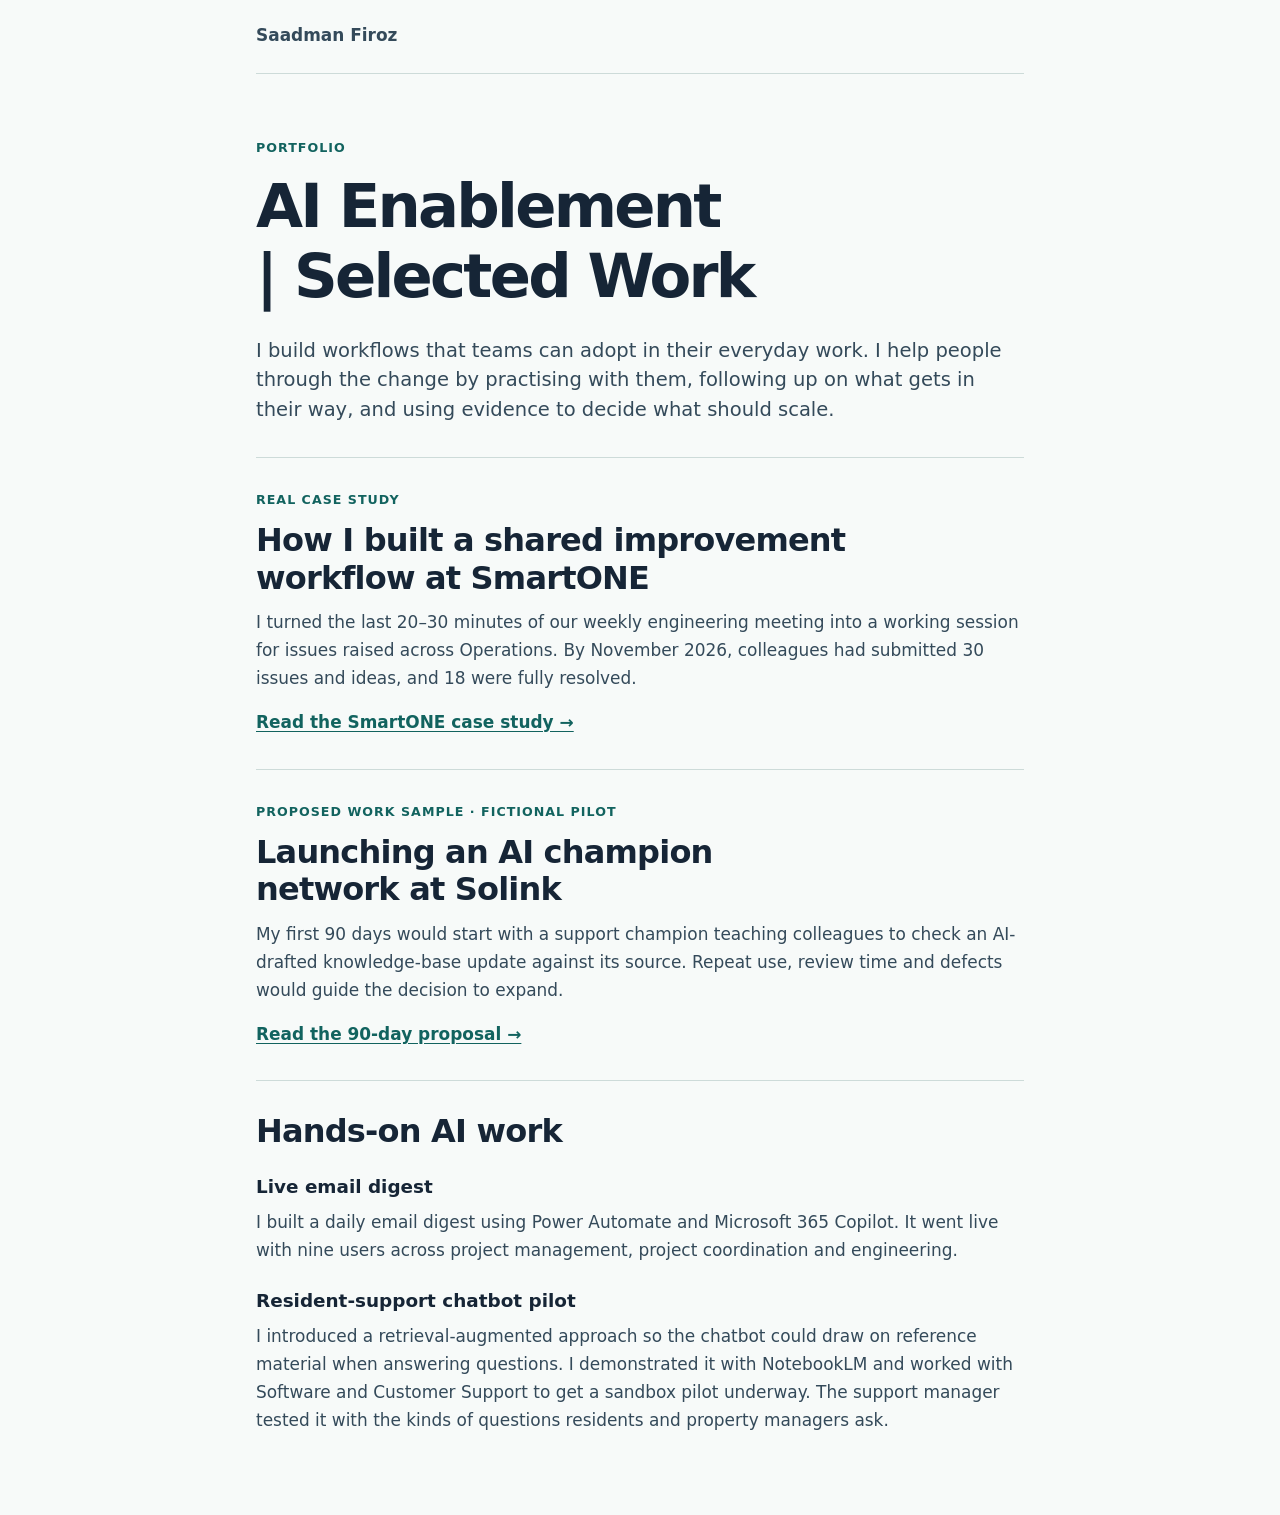
==== index.html @ defc5f12 "Publish AI enablement portfolio and champion pilot" ====
<!doctype html>
<html lang="en">
<head>
<meta charset="utf-8">
<meta name="viewport" content="width=device-width, initial-scale=1">
<title>AI Enablement | Selected Work | Saadman Firoz</title>
<link rel="stylesheet" href="./style.css">
</head>
<body>
<a class="skip" href="#main">Skip to content</a>
<header><span>Saadman Firoz</span></header>
<main id="main"><p class="label">Portfolio</p>
<h1>AI Enablement | Selected Work</h1>

<p class="intro">I build workflows that teams can adopt in their everyday work. I help people through the change by practising with them, following up on what gets in their way, and using evidence to decide what should scale.</p>
<section><p class="label">Real case study</p><h2>How I built a shared improvement workflow at SmartONE</h2>
<p>I turned the last 20–30 minutes of our weekly engineering meeting into a working session for issues raised across Operations. By November 2026, colleagues had submitted 30 issues and ideas, and 18 were fully resolved.</p>
<a href="./shared-improvement-workflow.html">Read the SmartONE case study →</a></section>
<section><p class="label">Proposed work sample · Fictional pilot</p><h2>Launching an AI champion network at Solink</h2>
<p>My first 90 days would start with a support champion teaching colleagues to check an AI-drafted knowledge-base update against its source. Repeat use, review time and defects would guide the decision to expand.</p>
<a href="./ai-champion-network.html">Read the 90-day proposal →</a></section>
<section><h2>Hands-on AI work</h2>
<h3>Live email digest</h3><p>I built a daily email digest using Power Automate and Microsoft 365 Copilot. It went live with nine users across project management, project coordination and engineering.</p>
<h3>Resident-support chatbot pilot</h3><p>I introduced a retrieval-augmented approach so the chatbot could draw on reference material when answering questions. I demonstrated it with NotebookLM and worked with Software and Customer Support to get a sandbox pilot underway. The support manager tested it with the kinds of questions residents and property managers ask.</p></section>
</main>
</body></html>
---- style.css ----
:root { color-scheme:light; --paper:#f7faf9; --ink:#162536; --text:#344a5a; --teal:#12635f; --line:#cddbd9; }
* { box-sizing:border-box; }
body { margin:auto; width:min(100% - 2.5rem,48rem); background:var(--paper); color:var(--text); font:1.06rem/1.65 system-ui,sans-serif; }
header { display:flex; justify-content:space-between; border-bottom:1px solid var(--line); padding:1.4rem 0; font-weight:650; }
main { padding:clamp(2rem,6vw,4rem) 0 4rem; }
h1,h2,h3 { color:var(--ink); line-height:1.16; text-wrap:balance; }
h1 { font-size:clamp(2.3rem,6vw,3.8rem); letter-spacing:-.045em; margin:.75rem 0 1.5rem; }
h2 { font-size:clamp(1.5rem,4vw,2rem); letter-spacing:-.025em; margin:0 0 .75rem; }
h3 { font-size:1.15rem; margin:1.6rem 0 .3rem; }
p { margin:.7rem 0 1rem; }
.intro { font-size:1.22rem; line-height:1.52; }
.label { color:var(--teal); font-size:.79rem; font-weight:750; letter-spacing:.08em; text-transform:uppercase; margin:0 0 .75rem; }
section { margin-top:2rem; border-top:1px solid var(--line); padding-top:2rem; }
a { color:var(--teal); font-weight:680; text-underline-offset:.2em; }
a:focus-visible { outline:3px solid var(--teal); outline-offset:4px; }
.skip { position:absolute; left:-10000px; }
.skip:focus { left:1rem; top:.5rem; background:white; padding:.5rem; }
blockquote { margin:1rem 0; padding:.65rem 1.2rem; border-left:3px solid var(--teal); background:#edf3f1; }
li { margin-bottom:.8rem; }
@page { margin:17mm; }
@media print {
 body { width:auto; background:white; color:black; font:10.5pt/1.38 system-ui,sans-serif; }
 header { padding:0 0 5pt; } header a,.skip { display:none; }
 main { padding:10pt 0 0; } h1 { font-size:24pt; margin:4pt 0 8pt; }
 h2 { font-size:16pt; } h3 { font-size:12pt; } .intro { font-size:12pt; }
 p,li { margin:4pt 0 6pt; orphans:3; widows:3; }
 section { margin-top:10pt; padding-top:9pt; }
 h1,h2,h3,.label { break-after:avoid; }
 blockquote,li { break-inside:avoid; }
}
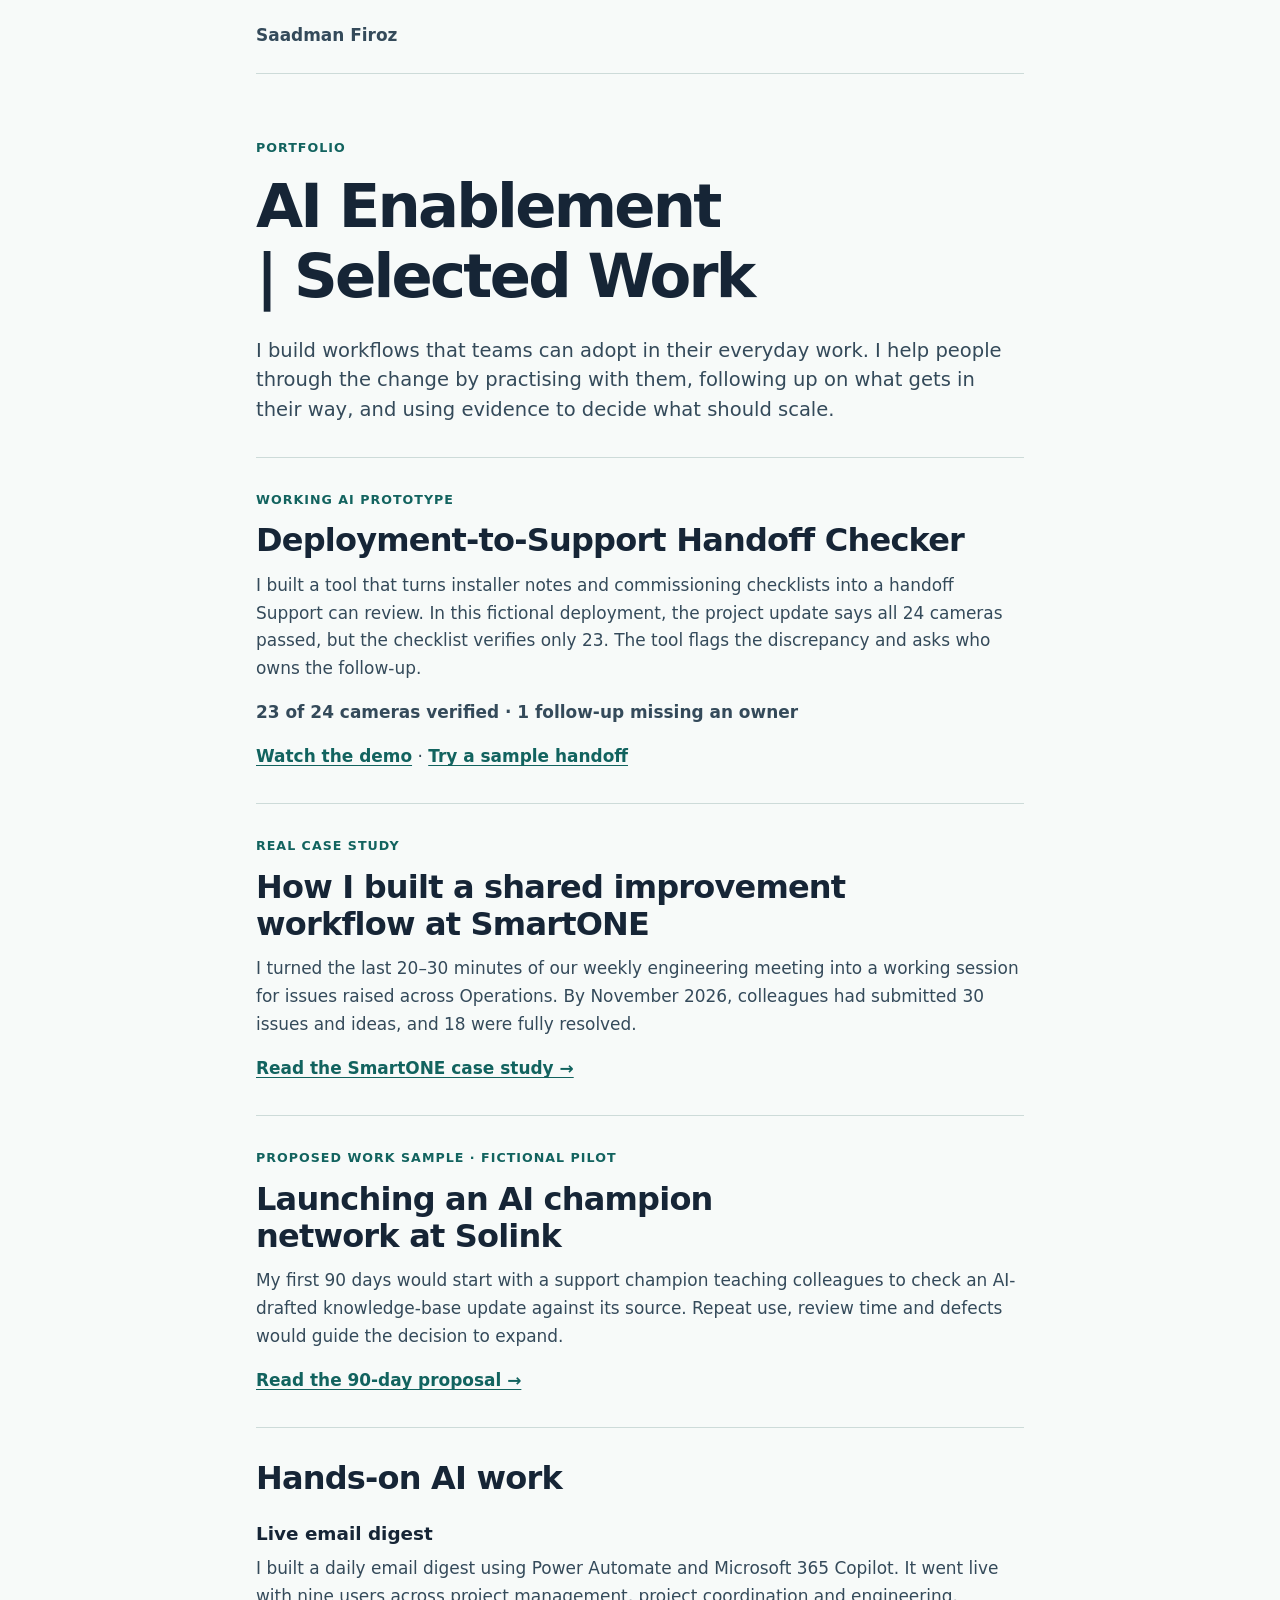
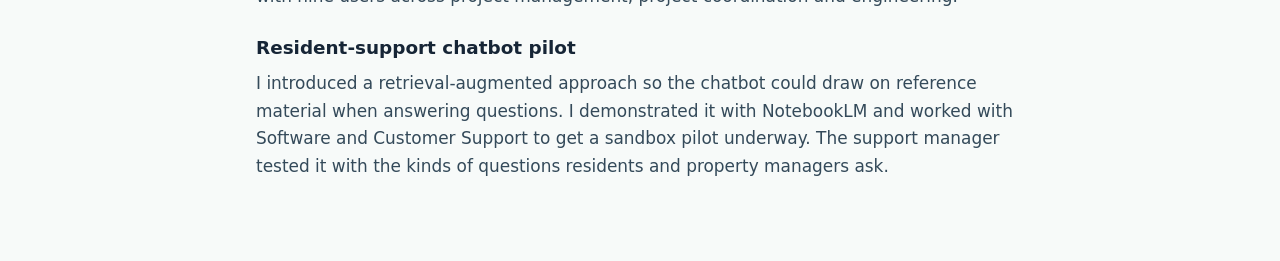
==== commit 1e5635bc: "Feature a source-cited deployment handoff checker with recorded model runs" ====
--- a/index.html
+++ b/index.html
@@ -13,6 +13,10 @@
 <h1>AI Enablement | Selected Work</h1>
 
 <p class="intro">I build workflows that teams can adopt in their everyday work. I help people through the change by practising with them, following up on what gets in their way, and using evidence to decide what should scale.</p>
+<section><p class="label">Working AI prototype</p><h2>Deployment-to-Support Handoff Checker</h2>
+<p>I built a tool that turns installer notes and commissioning checklists into a handoff Support can review. In this fictional deployment, the project update says all 24 cameras passed, but the checklist verifies only 23. The tool flags the discrepancy and asks who owns the follow-up.</p>
+<p><strong>23 of 24 cameras verified · 1 follow-up missing an owner</strong></p>
+<p><a href="./handoff/watch.html">Watch the demo</a> · <a href="./handoff/index.html">Try a sample handoff</a></p></section>
 <section><p class="label">Real case study</p><h2>How I built a shared improvement workflow at SmartONE</h2>
 <p>I turned the last 20–30 minutes of our weekly engineering meeting into a working session for issues raised across Operations. By November 2026, colleagues had submitted 30 issues and ideas, and 18 were fully resolved.</p>
 <a href="./shared-improvement-workflow.html">Read the SmartONE case study →</a></section>
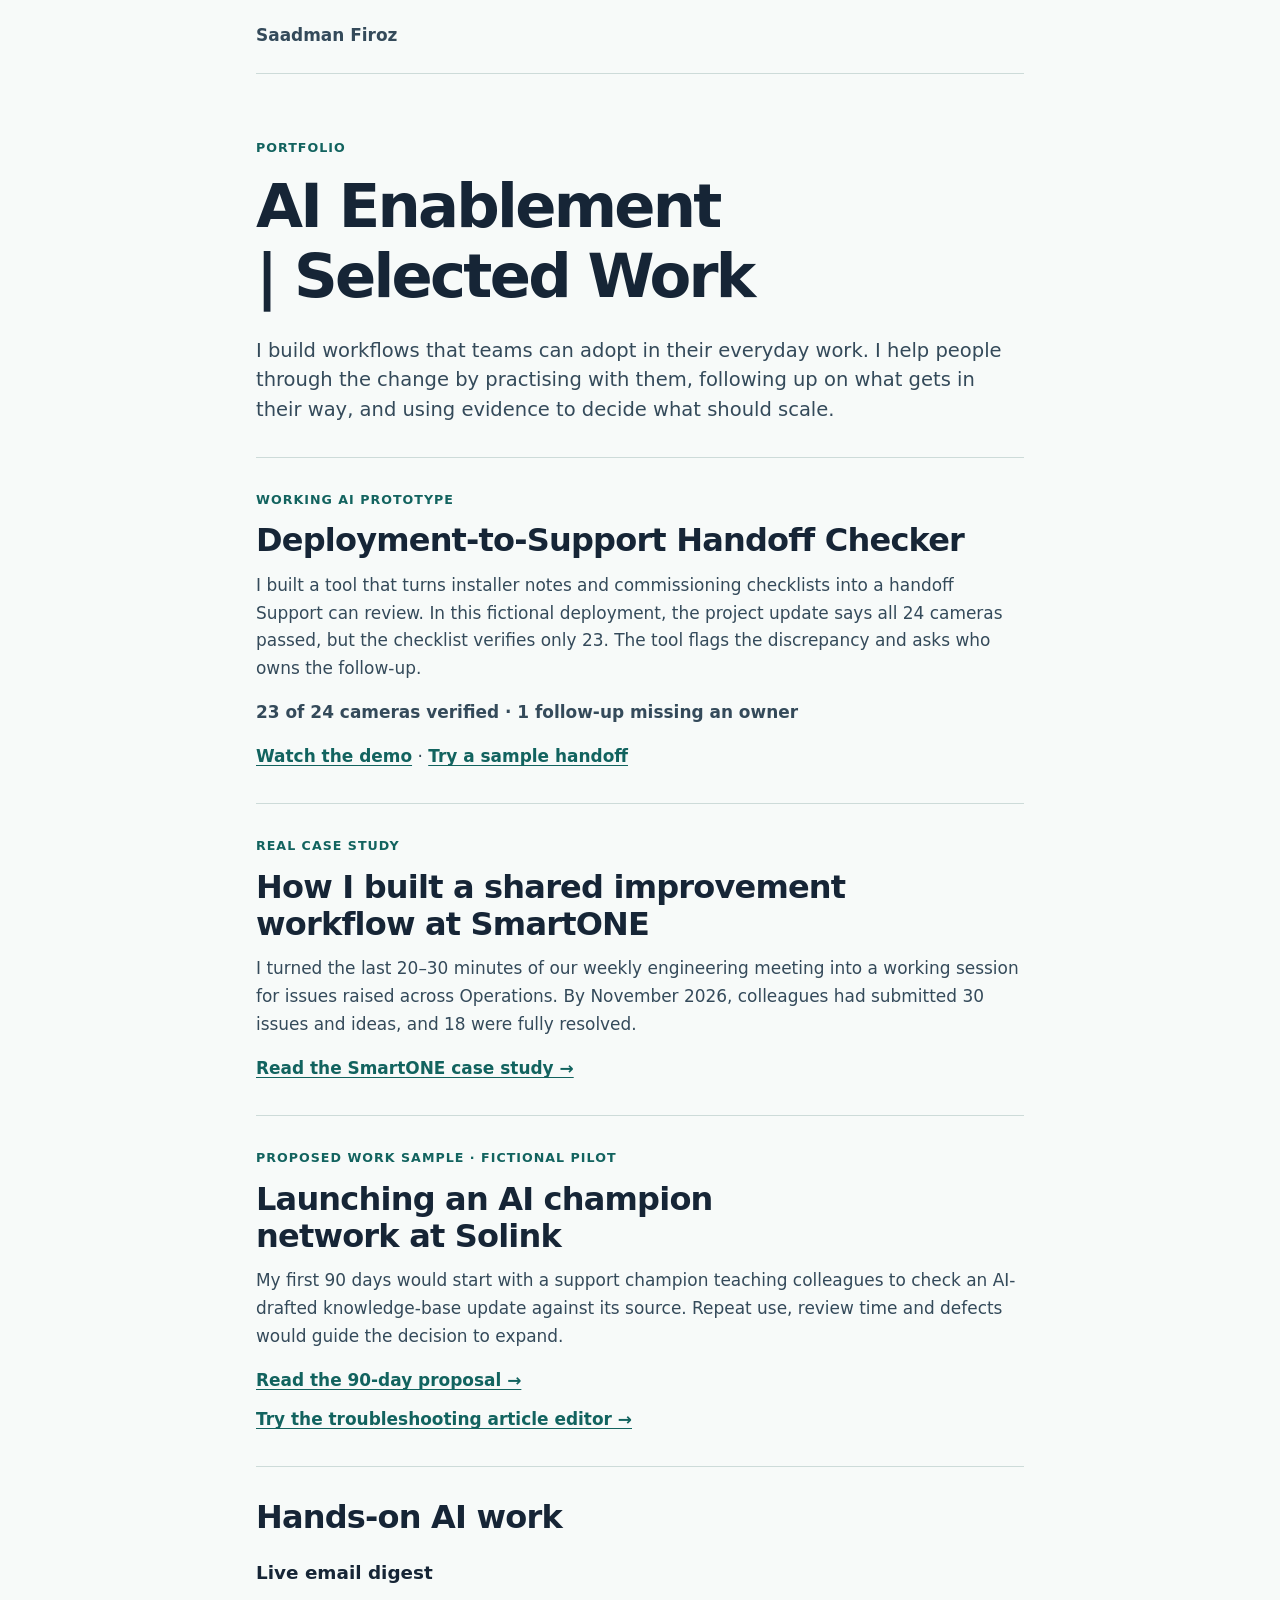
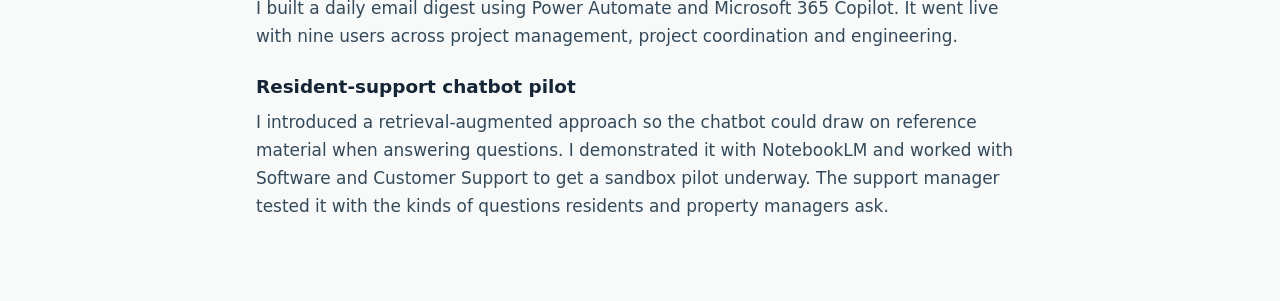
==== commit d13774b5: "Add interactive, source-checked troubleshooting article review exercise" ====
--- a/index.html
+++ b/index.html
@@ -22,7 +22,7 @@
 <a href="./shared-improvement-workflow.html">Read the SmartONE case study →</a></section>
 <section><p class="label">Proposed work sample · Fictional pilot</p><h2>Launching an AI champion network at Solink</h2>
 <p>My first 90 days would start with a support champion teaching colleagues to check an AI-drafted knowledge-base update against its source. Repeat use, review time and defects would guide the decision to expand.</p>
-<a href="./ai-champion-network.html">Read the 90-day proposal →</a></section>
+<a href="./ai-champion-network.html">Read the 90-day proposal →</a><p><a href="./troubleshooting-article-editor.html">Try the troubleshooting article editor →</a></p></section>
 <section><h2>Hands-on AI work</h2>
 <h3>Live email digest</h3><p>I built a daily email digest using Power Automate and Microsoft 365 Copilot. It went live with nine users across project management, project coordination and engineering.</p>
 <h3>Resident-support chatbot pilot</h3><p>I introduced a retrieval-augmented approach so the chatbot could draw on reference material when answering questions. I demonstrated it with NotebookLM and worked with Software and Customer Support to get a sandbox pilot underway. The support manager tested it with the kinds of questions residents and property managers ask.</p></section>
